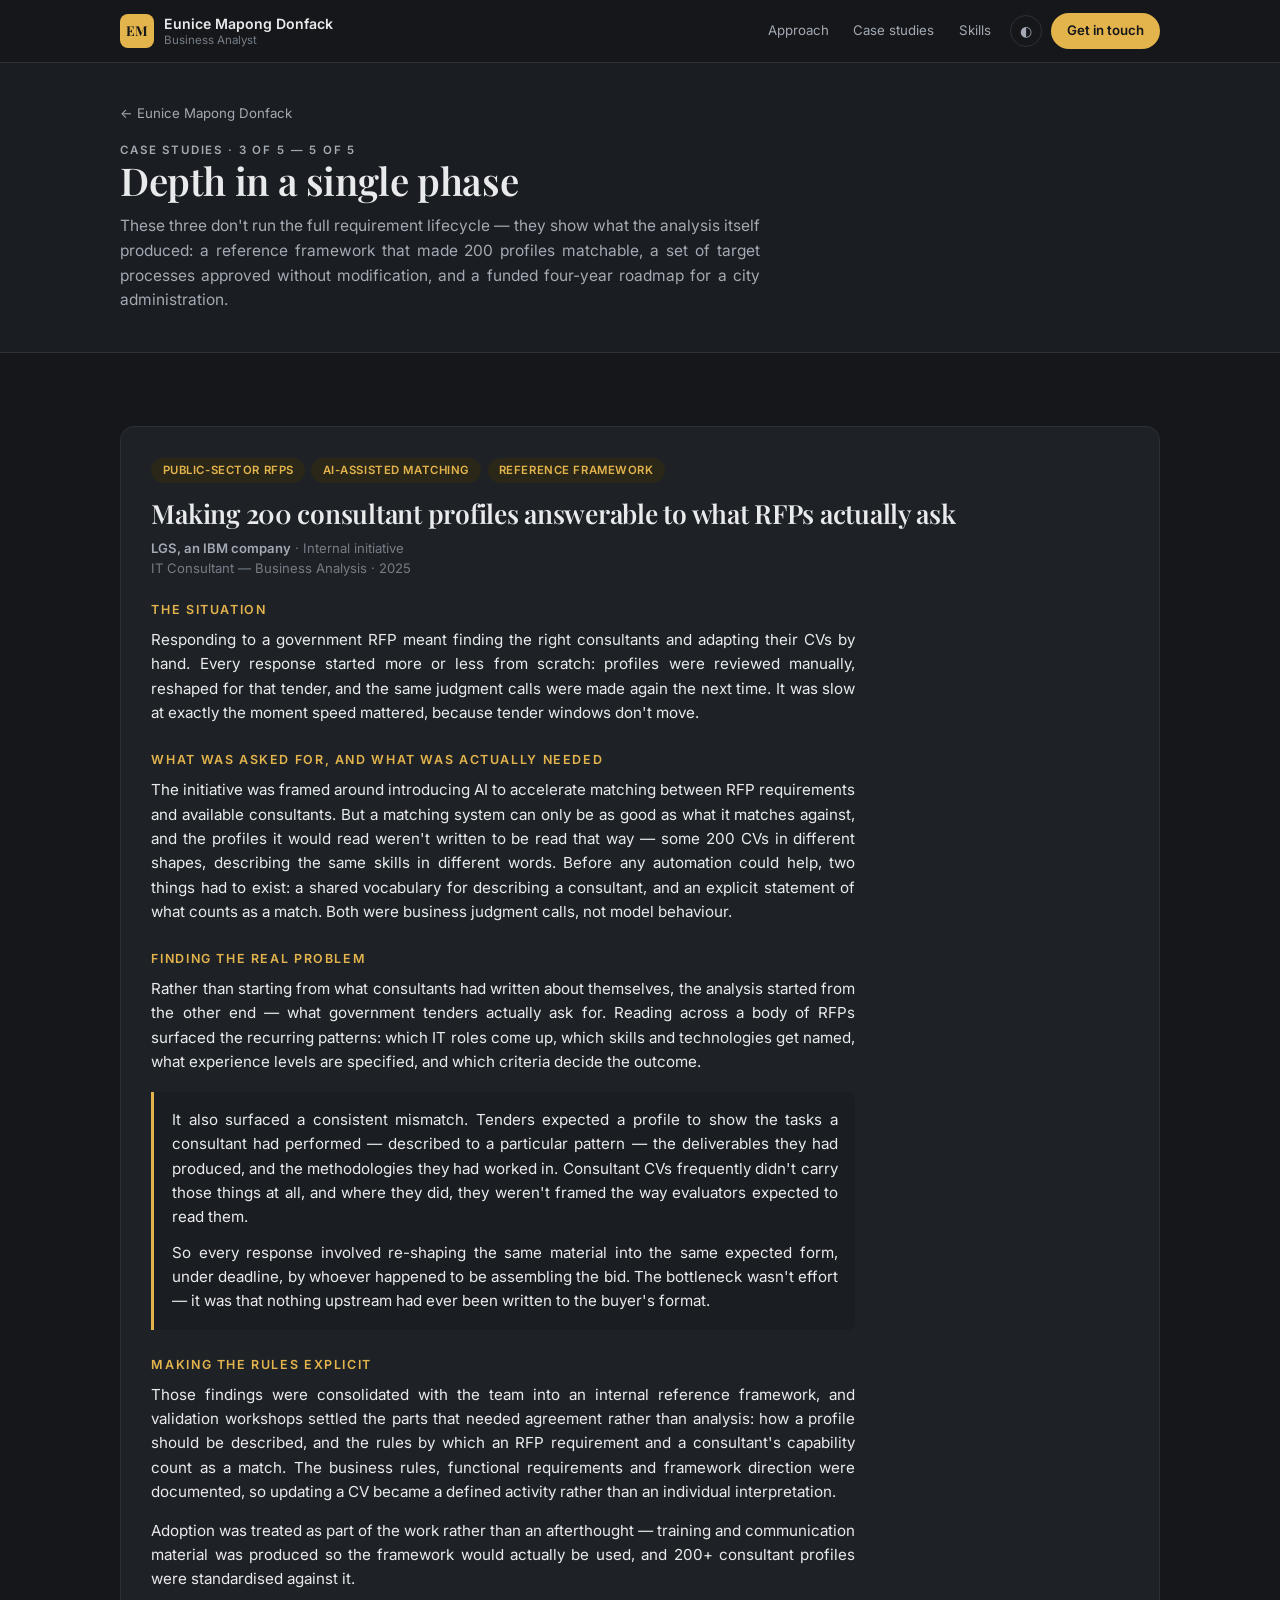
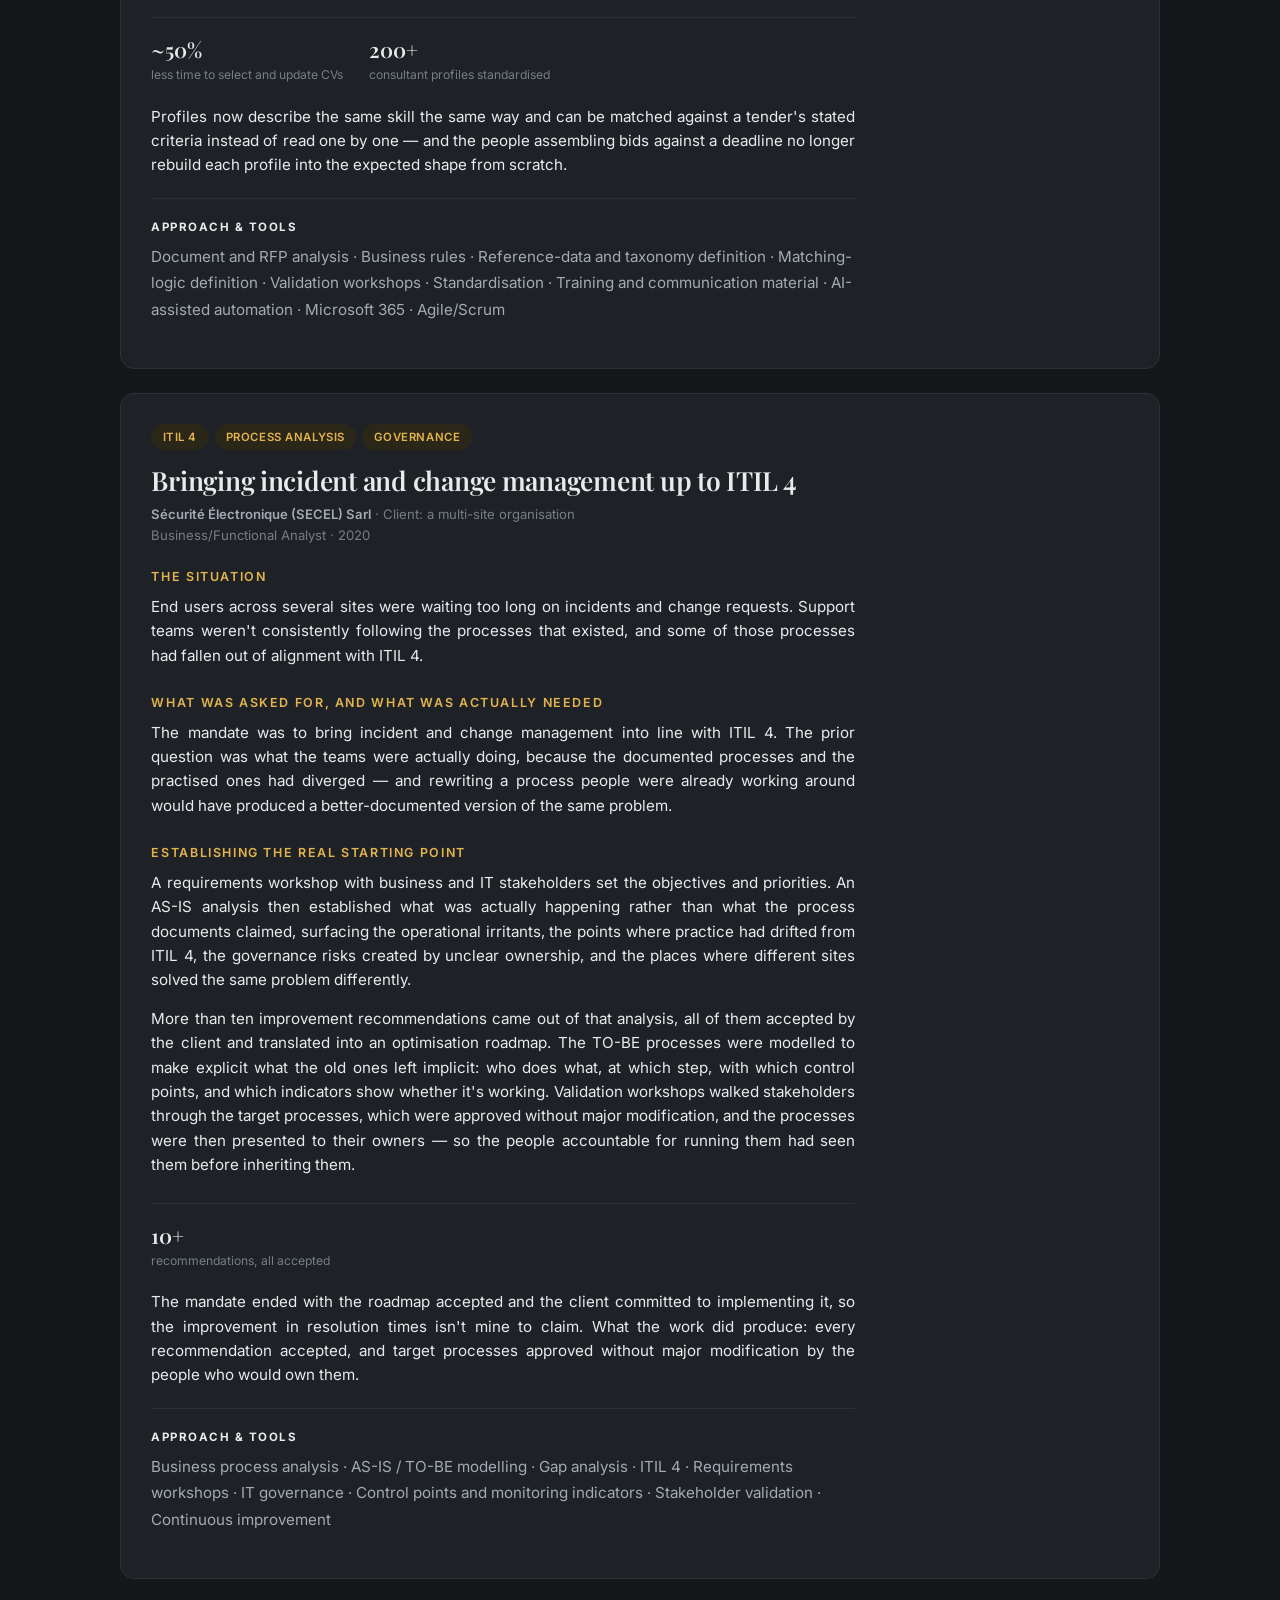
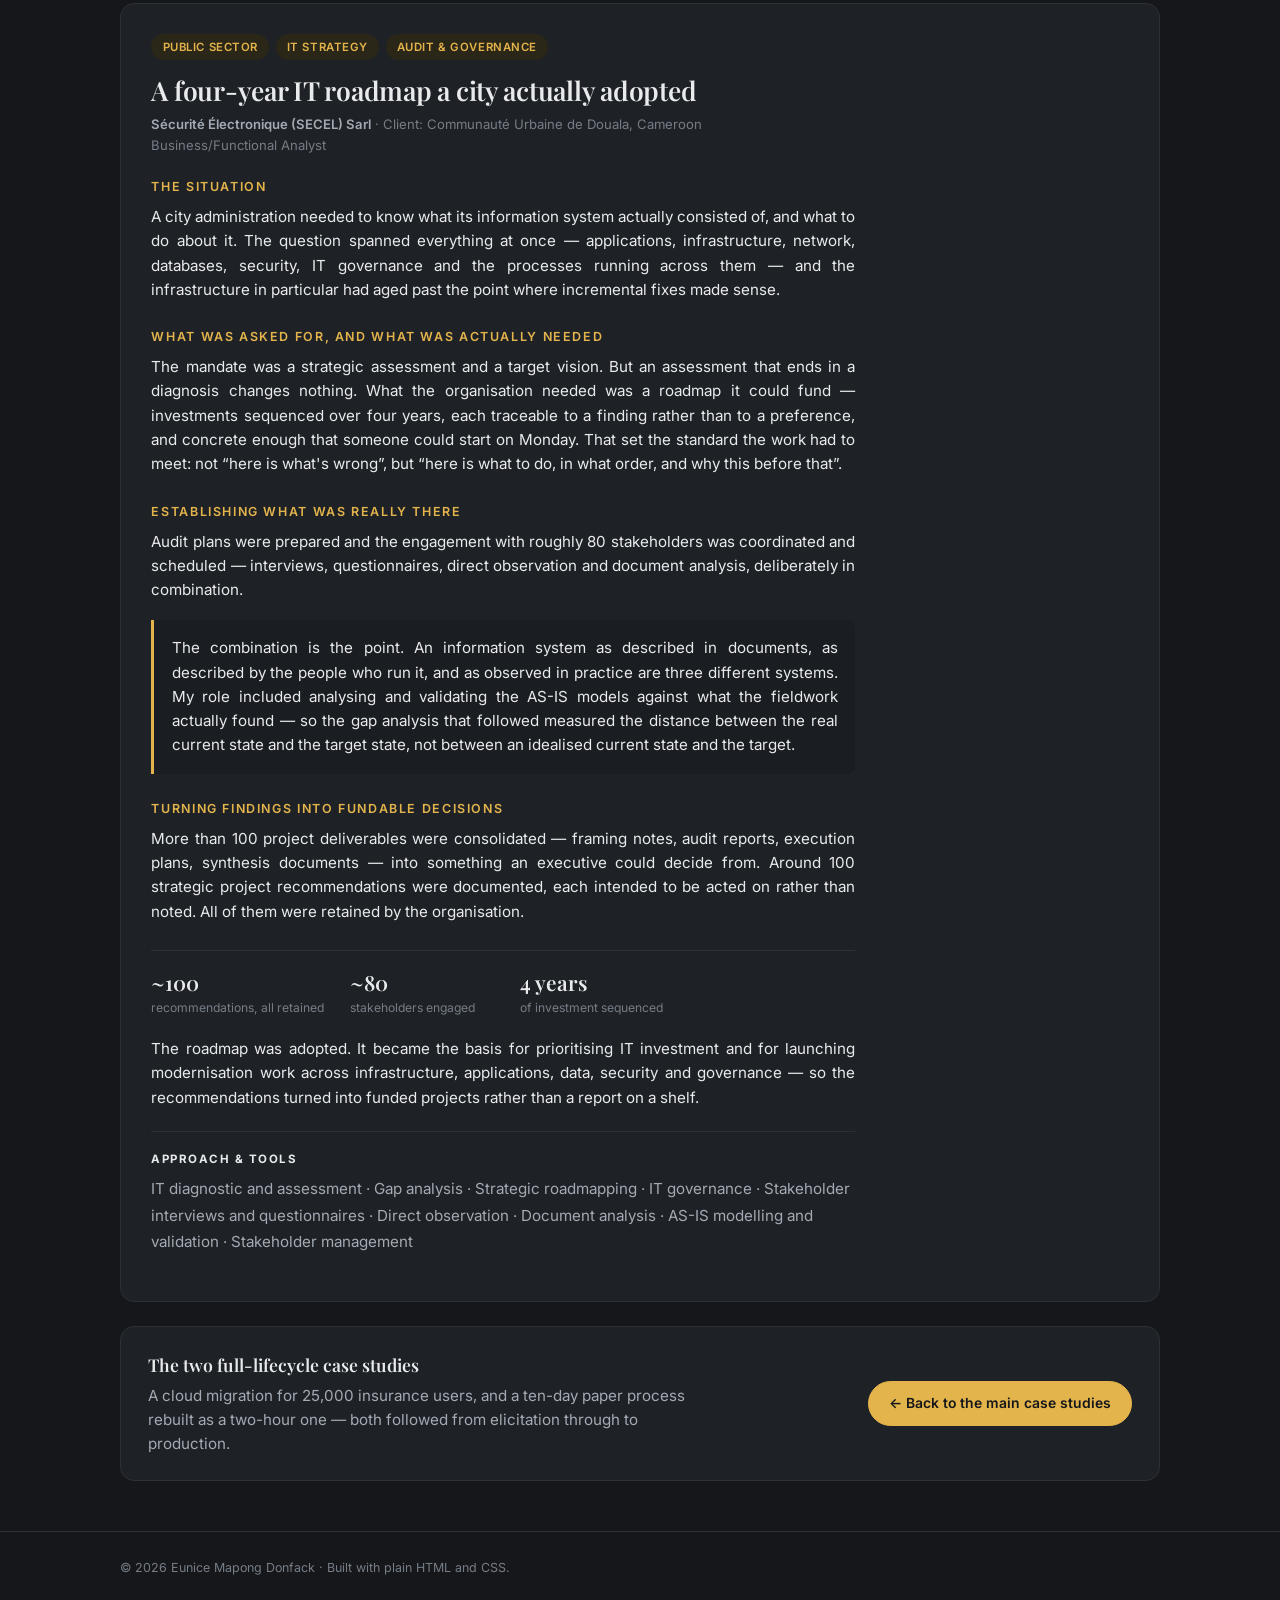
==== case-studies.html @ a79a2ed2 "Add files via upload" ====
<!DOCTYPE html>
<html lang="en">
<head>
<title>More case studies — Eunice Mapong Donfack</title>
<meta name="description" content="Three further business analysis case studies: a municipal IT master plan, an AI-assisted consultant profile framework, and an ITIL 4 process realignment.">
<meta property="og:title" content="More case studies — Eunice Mapong Donfack">
<meta property="og:description" content="Public-sector IT strategy, AI-assisted matching, and ITIL 4 process work.">
<meta property="og:type" content="article">
<meta name="twitter:card" content="summary">
<meta charset="utf-8">
<meta name="viewport" content="width=device-width, initial-scale=1">
<link rel="icon" href="data:image/svg+xml,%3Csvg xmlns='http://www.w3.org/2000/svg' viewBox='0 0 32 32'%3E%3Crect width='32' height='32' rx='7' fill='%23E4B44C'/%3E%3Ctext x='16' y='23' font-family='Georgia,serif' font-weight='700' font-size='16' fill='%23131822' text-anchor='middle'%3EEM%3C/text%3E%3C/svg%3E">
<link rel="preconnect" href="https://fonts.googleapis.com">
<link rel="preconnect" href="https://fonts.gstatic.com" crossorigin>
<link href="https://fonts.googleapis.com/css2?family=Playfair+Display:wght@500;600;700&family=Inter:wght@400;500;600;700&display=swap" rel="stylesheet">
<link rel="stylesheet" href="styles.css">
</head>
<body>

<nav>
  <div class="wrap">
    <a class="brand" href="index.html">
      <span class="mark">EM</span>
      <span><b>Eunice Mapong Donfack</b><small>Business Analyst</small></span>
    </a>
    <div class="navlinks">
      <a href="index.html#approach">Approach</a>
      <a href="index.html#work">Case studies</a>
      <a href="index.html#skills">Skills</a>
      <button id="themer" type="button" aria-label="Switch between light and dark">◐</button>
      <a class="pill" href="index.html#contact">Get in touch</a>
    </div>
  </div>
</nav>

<header class="subhead">
  <div class="wrap">
    <a class="back" href="index.html">← Eunice Mapong Donfack</a>
    <p class="eyebrow">Case studies · 3 of 5 — 5 of 5</p>
    <h1>Depth in a single phase</h1>
    <p>
      These three don't run the full requirement lifecycle — they show what the analysis itself
      produced: a reference framework that made 200 profiles matchable, a set of target processes
      approved without modification, and a funded four-year roadmap for a city administration.
    </p>
  </div>
</header>

<section id="work">
  <div class="wrap">

    <article class="cs">
      <div class="tags"><span class="tag">Public-sector RFPs</span><span class="tag">AI-assisted matching</span><span class="tag">Reference framework</span></div>
      <h2>Making 200 consultant profiles answerable to what RFPs actually ask</h2>
      <p class="cs-meta">
        <b>LGS, an IBM company</b> · Internal initiative<br>
        IT Consultant — Business Analysis · 2025
      </p>

      <div class="cs-body">
        <h3>The situation</h3>
        <p>
          Responding to a government RFP meant finding the right consultants and adapting their CVs by
          hand. Every response started more or less from scratch: profiles were reviewed manually,
          reshaped for that tender, and the same judgment calls were made again the next time. It was
          slow at exactly the moment speed mattered, because tender windows don't move.
        </p>

        <h3>What was asked for, and what was actually needed</h3>
        <p>
          The initiative was framed around introducing AI to accelerate matching between RFP
          requirements and available consultants. But a matching system can only be as good as what it
          matches against, and the profiles it would read weren't written to be read that way — some
          200 CVs in different shapes, describing the same skills in different words. Before any
          automation could help, two things had to exist: a shared vocabulary for describing a
          consultant, and an explicit statement of what counts as a match. Both were business judgment
          calls, not model behaviour.
        </p>

        <h3>Finding the real problem</h3>
        <p>
          Rather than starting from what consultants had written about themselves, the analysis started
          from the other end — what government tenders actually ask for. Reading across a body of RFPs
          surfaced the recurring patterns: which IT roles come up, which skills and technologies get
          named, what experience levels are specified, and which criteria decide the outcome.
        </p>
        <div class="pull">
          <p>
            It also surfaced a consistent mismatch. Tenders expected a profile to show the tasks a
            consultant had performed — described to a particular pattern — the deliverables they had
            produced, and the methodologies they had worked in. Consultant CVs frequently didn't carry
            those things at all, and where they did, they weren't framed the way evaluators expected to
            read them.
          </p>
          <p>
            So every response involved re-shaping the same material into the same expected form, under
            deadline, by whoever happened to be assembling the bid. The bottleneck wasn't effort — it
            was that nothing upstream had ever been written to the buyer's format.
          </p>
        </div>

        <h3>Making the rules explicit</h3>
        <p>
          Those findings were consolidated with the team into an internal reference framework, and
          validation workshops settled the parts that needed agreement rather than analysis: how a
          profile should be described, and the rules by which an RFP requirement and a consultant's
          capability count as a match. The business rules, functional requirements and framework
          direction were documented, so updating a CV became a defined activity rather than an
          individual interpretation.
        </p>
        <p>
          Adoption was treated as part of the work rather than an afterthought — training and
          communication material was produced so the framework would actually be used, and 200+
          consultant profiles were standardised against it.
        </p>

        <div class="mini">
          <div><span class="n">~50%</span><span class="k">less time to select and update CVs</span></div>
          <div><span class="n">200+</span><span class="k">consultant profiles standardised</span></div>
        </div>
        <p style="margin-top:1.1rem; font-size:.95rem">
          Profiles now describe the same skill the same way and can be matched against a tender's
          stated criteria instead of read one by one — and the people assembling bids against a
          deadline no longer rebuild each profile into the expected shape from scratch.
        </p>

        <p class="tools">
          <b>Approach &amp; tools</b>
          Document and RFP analysis · Business rules · Reference-data and taxonomy definition ·
          Matching-logic definition · Validation workshops · Standardisation · Training and
          communication material · AI-assisted automation · Microsoft 365 · Agile/Scrum
        </p>
      </div>
    </article>


    <article class="cs">
      <div class="tags"><span class="tag">ITIL 4</span><span class="tag">Process analysis</span><span class="tag">Governance</span></div>
      <h2>Bringing incident and change management up to ITIL 4</h2>
      <p class="cs-meta">
        <b>Sécurité Électronique (SECEL) Sarl</b> · Client: a multi-site organisation<br>
        Business/Functional Analyst · 2020
      </p>

      <div class="cs-body">
        <h3>The situation</h3>
        <p>
          End users across several sites were waiting too long on incidents and change requests.
          Support teams weren't consistently following the processes that existed, and some of those
          processes had fallen out of alignment with ITIL 4.
        </p>

        <h3>What was asked for, and what was actually needed</h3>
        <p>
          The mandate was to bring incident and change management into line with ITIL 4. The prior
          question was what the teams were actually doing, because the documented processes and the
          practised ones had diverged — and rewriting a process people were already working around
          would have produced a better-documented version of the same problem.
        </p>

        <h3>Establishing the real starting point</h3>
        <p>
          A requirements workshop with business and IT stakeholders set the objectives and priorities.
          An AS-IS analysis then established what was actually happening rather than what the process
          documents claimed, surfacing the operational irritants, the points where practice had drifted
          from ITIL 4, the governance risks created by unclear ownership, and the places where
          different sites solved the same problem differently.
        </p>
        <p>
          More than ten improvement recommendations came out of that analysis, all of them accepted by
          the client and translated into an optimisation roadmap. The TO-BE processes were modelled to
          make explicit what the old ones left implicit: who does what, at which step, with which
          control points, and which indicators show whether it's working. Validation workshops walked
          stakeholders through the target processes, which were approved without major modification,
          and the processes were then presented to their owners — so the people accountable for running
          them had seen them before inheriting them.
        </p>

        <div class="mini">
          <div><span class="n">10+</span><span class="k">recommendations, all accepted</span></div>
        </div>
        <p style="margin-top:1.1rem; font-size:.95rem">
          The mandate ended with the roadmap accepted and the client committed to implementing it, so
          the improvement in resolution times isn't mine to claim. What the work did produce: every
          recommendation accepted, and target processes approved without major modification by the
          people who would own them.
        </p>

        <p class="tools">
          <b>Approach &amp; tools</b>
          Business process analysis · AS-IS / TO-BE modelling · Gap analysis · ITIL 4 · Requirements
          workshops · IT governance · Control points and monitoring indicators · Stakeholder validation
          · Continuous improvement
        </p>
      </div>
    </article>


    <article class="cs">
      <div class="tags"><span class="tag">Public sector</span><span class="tag">IT strategy</span><span class="tag">Audit &amp; governance</span></div>
      <h2>A four-year IT roadmap a city actually adopted</h2>
      <p class="cs-meta">
        <b>Sécurité Électronique (SECEL) Sarl</b> · Client: Communauté Urbaine de Douala, Cameroon<br>
        Business/Functional Analyst
      </p>

      <div class="cs-body">
        <h3>The situation</h3>
        <p>
          A city administration needed to know what its information system actually consisted of, and
          what to do about it. The question spanned everything at once — applications, infrastructure,
          network, databases, security, IT governance and the processes running across them — and the
          infrastructure in particular had aged past the point where incremental fixes made sense.
        </p>

        <h3>What was asked for, and what was actually needed</h3>
        <p>
          The mandate was a strategic assessment and a target vision. But an assessment that ends in a
          diagnosis changes nothing. What the organisation needed was a roadmap it could fund —
          investments sequenced over four years, each traceable to a finding rather than to a
          preference, and concrete enough that someone could start on Monday. That set the standard
          the work had to meet: not “here is what's wrong”, but “here is what to do, in what order,
          and why this before that”.
        </p>

        <h3>Establishing what was really there</h3>
        <p>
          Audit plans were prepared and the engagement with roughly 80 stakeholders was coordinated
          and scheduled — interviews, questionnaires, direct observation and document analysis,
          deliberately in combination.
        </p>
        <div class="pull">
          <p>
            The combination is the point. An information system as described in documents, as
            described by the people who run it, and as observed in practice are three different
            systems. My role included analysing and validating the AS-IS models against what the
            fieldwork actually found — so the gap analysis that followed measured the distance between
            the real current state and the target state, not between an idealised current state and
            the target.
          </p>
        </div>

        <h3>Turning findings into fundable decisions</h3>
        <p>
          More than 100 project deliverables were consolidated — framing notes, audit reports,
          execution plans, synthesis documents — into something an executive could decide from. Around
          100 strategic project recommendations were documented, each intended to be acted on rather
          than noted. All of them were retained by the organisation.
        </p>

        <div class="mini">
          <div><span class="n">~100</span><span class="k">recommendations, all retained</span></div>
          <div><span class="n">~80</span><span class="k">stakeholders engaged</span></div>
          <div><span class="n">4 years</span><span class="k">of investment sequenced</span></div>
        </div>
        <p style="margin-top:1.1rem; font-size:.95rem">
          The roadmap was adopted. It became the basis for prioritising IT investment and for launching
          modernisation work across infrastructure, applications, data, security and governance — so
          the recommendations turned into funded projects rather than a report on a shelf.
        </p>

        <p class="tools">
          <b>Approach &amp; tools</b>
          IT diagnostic and assessment · Gap analysis · Strategic roadmapping · IT governance ·
          Stakeholder interviews and questionnaires · Direct observation · Document analysis ·
          AS-IS modelling and validation · Stakeholder management
        </p>
      </div>
    </article>

    <div class="more">
      <p>
        <strong>The two full-lifecycle case studies</strong>
        A cloud migration for 25,000 insurance users, and a ten-day paper process rebuilt as a
        two-hour one — both followed from elicitation through to production.
      </p>
      <a class="btn primary" href="index.html#work">← Back to the main case studies</a>
    </div>
  </div>
</section>

<footer>
  <div class="wrap">© <span id="yr">2026</span> Eunice Mapong Donfack · Built with plain HTML and CSS.</div>
</footer>

<script src="main.js"></script>
</body>
</html>
---- styles.css ----
:root{
  --bg:#15171A; --bg-2:#1A1D21; --surface:#1E2227; --raised:#252A30;
  --ink:#E9EAEC; --muted:#A3AAB3; --faint:#767D86;
  --rule:#2C3137; --accent:#E4B44C; --accent-ink:#15171A; --accent-soft:#2B2718;
  --display:"Playfair Display",Georgia,"Times New Roman",serif;
  --sans:Inter,-apple-system,BlinkMacSystemFont,"Segoe UI",Roboto,Helvetica,Arial,sans-serif;
}
:root[data-theme="light"]{
  --bg:#FAFAF9; --bg-2:#F1F1EF; --surface:#FFFFFF; --raised:#FFFFFF;
  --ink:#1A1C1F; --muted:#555B62; --faint:#868C94;
  --rule:#E1E2E0; --accent:#8A6410; --accent-ink:#FFFFFF; --accent-soft:#F7F0DE;
}
*{box-sizing:border-box}
html{scroll-behavior:smooth}
body{margin:0; background:var(--bg); color:var(--ink); font-family:var(--sans);
  font-size:15.5px; line-height:1.6; -webkit-font-smoothing:antialiased}
.wrap{max-width:68rem; margin:0 auto; padding:0 1.5rem}
.narrow{max-width:46rem}
a{color:var(--accent); text-decoration:none}
a:hover{text-decoration:underline}
h1,h2{font-family:var(--display); font-weight:600; line-height:1.14; margin:0; letter-spacing:-.01em}
h3,h4{font-family:var(--sans); font-weight:600; margin:0; line-height:1.3}
p{margin:0 0 .9rem}
/* Justified body copy. hyphens:auto keeps word spacing even; without it,
   justify opens gaps ("rivers") in narrow columns. */
p, .grid li{
  text-align:justify; text-justify:inter-word;
  hyphens:auto; -webkit-hyphens:auto; overflow-wrap:break-word;
}
/* Micro-copy and labels stay left-aligned — justify looks wrong on short,
   structural text and on anything read as a caption. */
.eyebrow, .sec-label, .cs-meta, .tools, .stats .k, .stats .src,
.mini .k, .lines, footer, .navlinks, .cta{
  text-align:left; hyphens:manual; -webkit-hyphens:manual;
}
.gold{color:var(--accent)}
.eyebrow{font-size:.72rem; font-weight:600; letter-spacing:.16em; text-transform:uppercase;
  color:var(--accent); margin:0 0 1rem}
.sec-label{font-size:.72rem; font-weight:600; letter-spacing:.16em; text-transform:uppercase;
  color:var(--faint); margin:0 0 .7rem}

/* nav */
nav{position:sticky; top:0; z-index:30; background:var(--bg); border-bottom:1px solid var(--rule)}
nav .wrap{display:flex; align-items:center; gap:1rem; height:62px}
.brand{display:flex; align-items:center; gap:.6rem; color:var(--ink); text-decoration:none}
.brand:hover{text-decoration:none}
.mark{width:34px; height:34px; border-radius:8px; background:var(--accent); color:var(--accent-ink);
  font-family:var(--display); font-weight:700; font-size:.85rem;
  display:flex; align-items:center; justify-content:center; flex:none}
.brand b{display:block; font-size:.88rem; font-weight:600; line-height:1.25}
.brand small{display:block; font-size:.72rem; color:var(--faint); line-height:1.25}
.navlinks{display:flex; align-items:center; gap:.15rem; margin-left:auto; font-size:.83rem}
.navlinks a{color:var(--muted); padding:.4rem .7rem; border-radius:999px; text-decoration:none}
.navlinks a:hover{color:var(--ink); background:var(--bg-2); text-decoration:none}
.pill{margin-left:.4rem; background:var(--accent)!important; color:var(--accent-ink)!important;
  font-weight:600; padding:.45rem 1rem!important}
.pill:hover{opacity:.9}
#themer{margin-left:.35rem; background:none; border:1px solid var(--rule); color:var(--muted);
  width:32px; height:32px; border-radius:999px; cursor:pointer; font-size:.9rem; line-height:1; flex:none}
#themer:hover{color:var(--ink); border-color:var(--faint)}
@media (max-width:820px){ .navlinks a:not(.pill){display:none} .brand small{display:none} }

/* hero */
.hero{background:var(--bg-2); border-bottom:1px solid var(--rule); padding:3.4rem 0 2.6rem}
.hero-grid{display:grid; grid-template-columns:1.35fr .65fr; gap:2.5rem; align-items:center}
.hero h1{font-size:clamp(2rem,4.6vw,3.15rem)}
.hero .lede{margin-top:1.35rem; color:var(--muted); font-size:1rem; max-width:34rem}
.cta{display:flex; flex-wrap:wrap; gap:.65rem; margin-top:1.7rem}
.btn{display:inline-block; font-size:.87rem; font-weight:600; padding:.62rem 1.25rem;
  border-radius:999px; border:1px solid var(--rule); color:var(--ink); background:var(--surface);
  text-decoration:none}
.btn:hover{text-decoration:none; border-color:var(--faint)}
.btn.primary{background:var(--accent); border-color:var(--accent); color:var(--accent-ink)}
.btn.primary:hover{opacity:.9}
.portrait{position:relative; aspect-ratio:4/5; border-radius:14px; overflow:hidden;
  background:var(--surface); border:1px solid var(--rule)}
.portrait img{width:100%; height:100%; object-fit:cover; display:block}
.portrait::after{content:""; position:absolute; inset:0; pointer-events:none;
  box-shadow:inset 0 -70px 90px -50px rgba(21,23,26,.75)}
:root[data-theme="light"] .portrait::after{box-shadow:none}
@media (max-width:820px){
  .hero-grid{grid-template-columns:1fr; gap:1.8rem}
  .portrait{max-width:14rem; order:-1}
}

/* stats */
.stats{display:grid; grid-template-columns:repeat(auto-fit,minmax(11rem,1fr)); gap:1px;
  background:var(--rule); border-top:1px solid var(--rule); border-bottom:1px solid var(--rule)}
.stats div{background:var(--bg); padding:1.15rem 1.4rem}
.stats .n{font-family:var(--display); font-size:1.55rem; font-weight:600; display:block; line-height:1.15}
.stats .k{font-size:.78rem; color:var(--muted); margin-top:.2rem; display:block}
.stats .src{font-size:.7rem; color:var(--faint); margin-top:.25rem; display:block}

/* sections */
section{padding:3.1rem 0}
section + section{border-top:1px solid var(--rule)}
h2.sec{font-size:clamp(1.5rem,3vw,1.95rem); margin-bottom:.6rem}

/* approach cards */
.cards{display:grid; grid-template-columns:repeat(auto-fit,minmax(16rem,1fr)); gap:1.1rem; margin-top:1.7rem}
.card{background:var(--surface); border:1px solid var(--rule); border-radius:12px; padding:1.35rem}
.card .num{font-family:var(--display); font-size:.9rem; color:var(--accent); font-weight:700;
  display:block; margin-bottom:.55rem}
.card h3{font-size:1rem; margin-bottom:.5rem}
.card p{font-size:.9rem; color:var(--muted); margin:0}

/* case studies */
.cs{background:var(--surface); border:1px solid var(--rule); border-radius:14px;
  padding:1.9rem; margin-top:1.5rem}
@media (max-width:640px){ .cs{padding:1.3rem} }
.tags{display:flex; flex-wrap:wrap; gap:.4rem; margin-bottom:.9rem}
.tag{font-size:.71rem; font-weight:600; letter-spacing:.05em; text-transform:uppercase;
  color:var(--accent); background:var(--accent-soft); border-radius:999px; padding:.24rem .7rem}
.cs h2{font-size:clamp(1.28rem,2.6vw,1.65rem)}
.cs-meta{font-size:.82rem; color:var(--faint); margin:.6rem 0 0; line-height:1.55}
.cs-meta b{color:var(--muted); font-weight:600}
.cs-body{margin-top:1.5rem; max-width:44rem}
.cs-body h3{font-size:.78rem; letter-spacing:.13em; text-transform:uppercase; color:var(--accent);
  margin:1.7rem 0 .6rem}
.cs-body h3:first-child{margin-top:0}
.cs-body p{font-size:.95rem}
.pull{border-left:3px solid var(--accent); background:var(--bg-2); border-radius:0 8px 8px 0;
  padding:1rem 1.1rem; margin:1.1rem 0}
.pull p{margin:0 0 .7rem; font-size:.95rem}
.pull p:last-child{margin:0}
.mini{display:flex; flex-wrap:wrap; gap:1.6rem; margin:1.6rem 0 0; padding-top:1.2rem;
  border-top:1px solid var(--rule)}
.mini div{min-width:9rem}
.mini .n{font-family:var(--display); font-size:1.3rem; font-weight:600; display:block; line-height:1.2}
.mini .k{font-size:.76rem; color:var(--faint)}
.tools{font-size:.82rem; color:var(--muted); margin-top:1.3rem; padding-top:1.1rem;
  border-top:1px solid var(--rule); line-height:1.75}
.tools b{display:block; color:var(--ink); font-size:.72rem; letter-spacing:.13em;
  text-transform:uppercase; margin-bottom:.4rem}

/* skills */
.grid{display:grid; grid-template-columns:repeat(auto-fit,minmax(14rem,1fr)); gap:1.6rem 2rem; margin-top:1.7rem}
.grid h3{font-size:.76rem; letter-spacing:.13em; text-transform:uppercase; color:var(--accent);
  margin-bottom:.6rem}
.grid ul{margin:0; padding-left:1.05rem; font-size:.88rem; color:var(--muted)}
.grid li{margin-bottom:.28rem}

/* contact */
.contact-box{background:var(--surface); border:1px solid var(--rule); border-radius:14px;
  padding:1.9rem; margin-top:1.4rem}
.lines{margin-top:1.3rem; font-size:.92rem}
.lines div{display:flex; gap:.9rem; margin-bottom:.55rem; flex-wrap:wrap}
.lines span{color:var(--faint); font-size:.78rem; letter-spacing:.06em; text-transform:uppercase;
  min-width:5.5rem; padding-top:.15rem}
.lines a{word-break:break-word}

footer{border-top:1px solid var(--rule); padding:1.6rem 0 2.6rem; font-size:.78rem; color:var(--faint)}

.todo{background:#4A3A0C; color:#F4D98A; border:1px dashed #A98A2E; border-radius:4px;
  padding:.1rem .4rem; font-size:.82rem}
:root[data-theme="light"] .todo{background:#FFF3CD; color:#6B4E00; border-color:#C9A227}

@media print{
  nav,.cta,.todo,#themer{display:none}
  .portrait{max-width:5.5cm; border:0}
  .hero-grid{grid-template-columns:1fr 5.5cm}
  body{background:#fff; color:#000; font-size:10.5pt}
  .cs,.card,.contact-box{border:0; padding:0; background:#fff}
  section{padding:.8rem 0; border:0}
  a{color:#000}
}

/* ---- added for the two-page split ---- */
.more{display:flex; flex-wrap:wrap; align-items:center; justify-content:space-between;
  gap:1rem; background:var(--surface); border:1px solid var(--rule); border-radius:14px;
  padding:1.5rem 1.7rem; margin-top:1.5rem}
.more p{margin:0; color:var(--muted); font-size:.95rem; max-width:34rem; text-align:left}
.more strong{color:var(--ink); font-weight:600; display:block; font-family:var(--display);
  font-size:1.1rem; margin-bottom:.3rem}
.subhead{background:var(--bg-2); border-bottom:1px solid var(--rule); padding:2.4rem 0}
.subhead h1{font-size:clamp(1.7rem,3.6vw,2.4rem); margin-bottom:.7rem}
.subhead p{color:var(--muted); max-width:40rem; margin:0}
.back{display:inline-block; font-size:.83rem; color:var(--muted); margin-bottom:1rem}
.back:hover{color:var(--accent)}
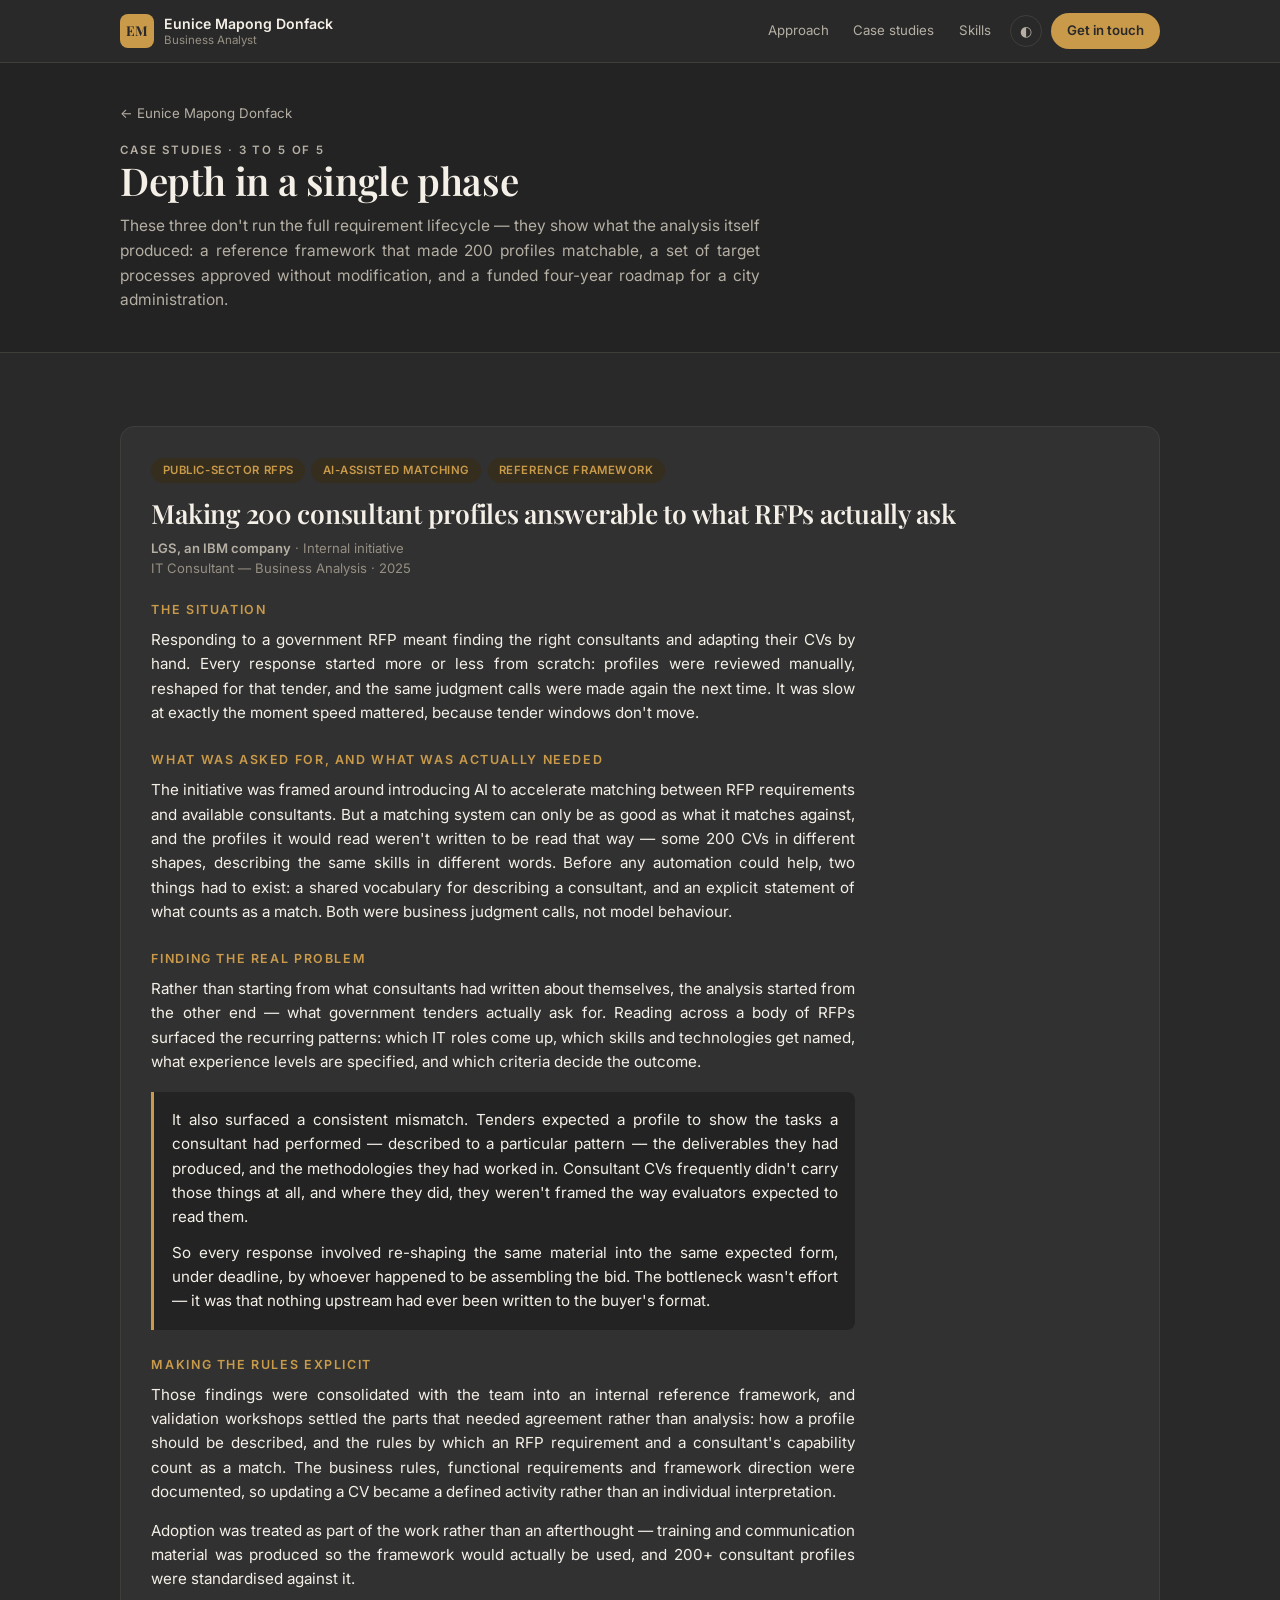
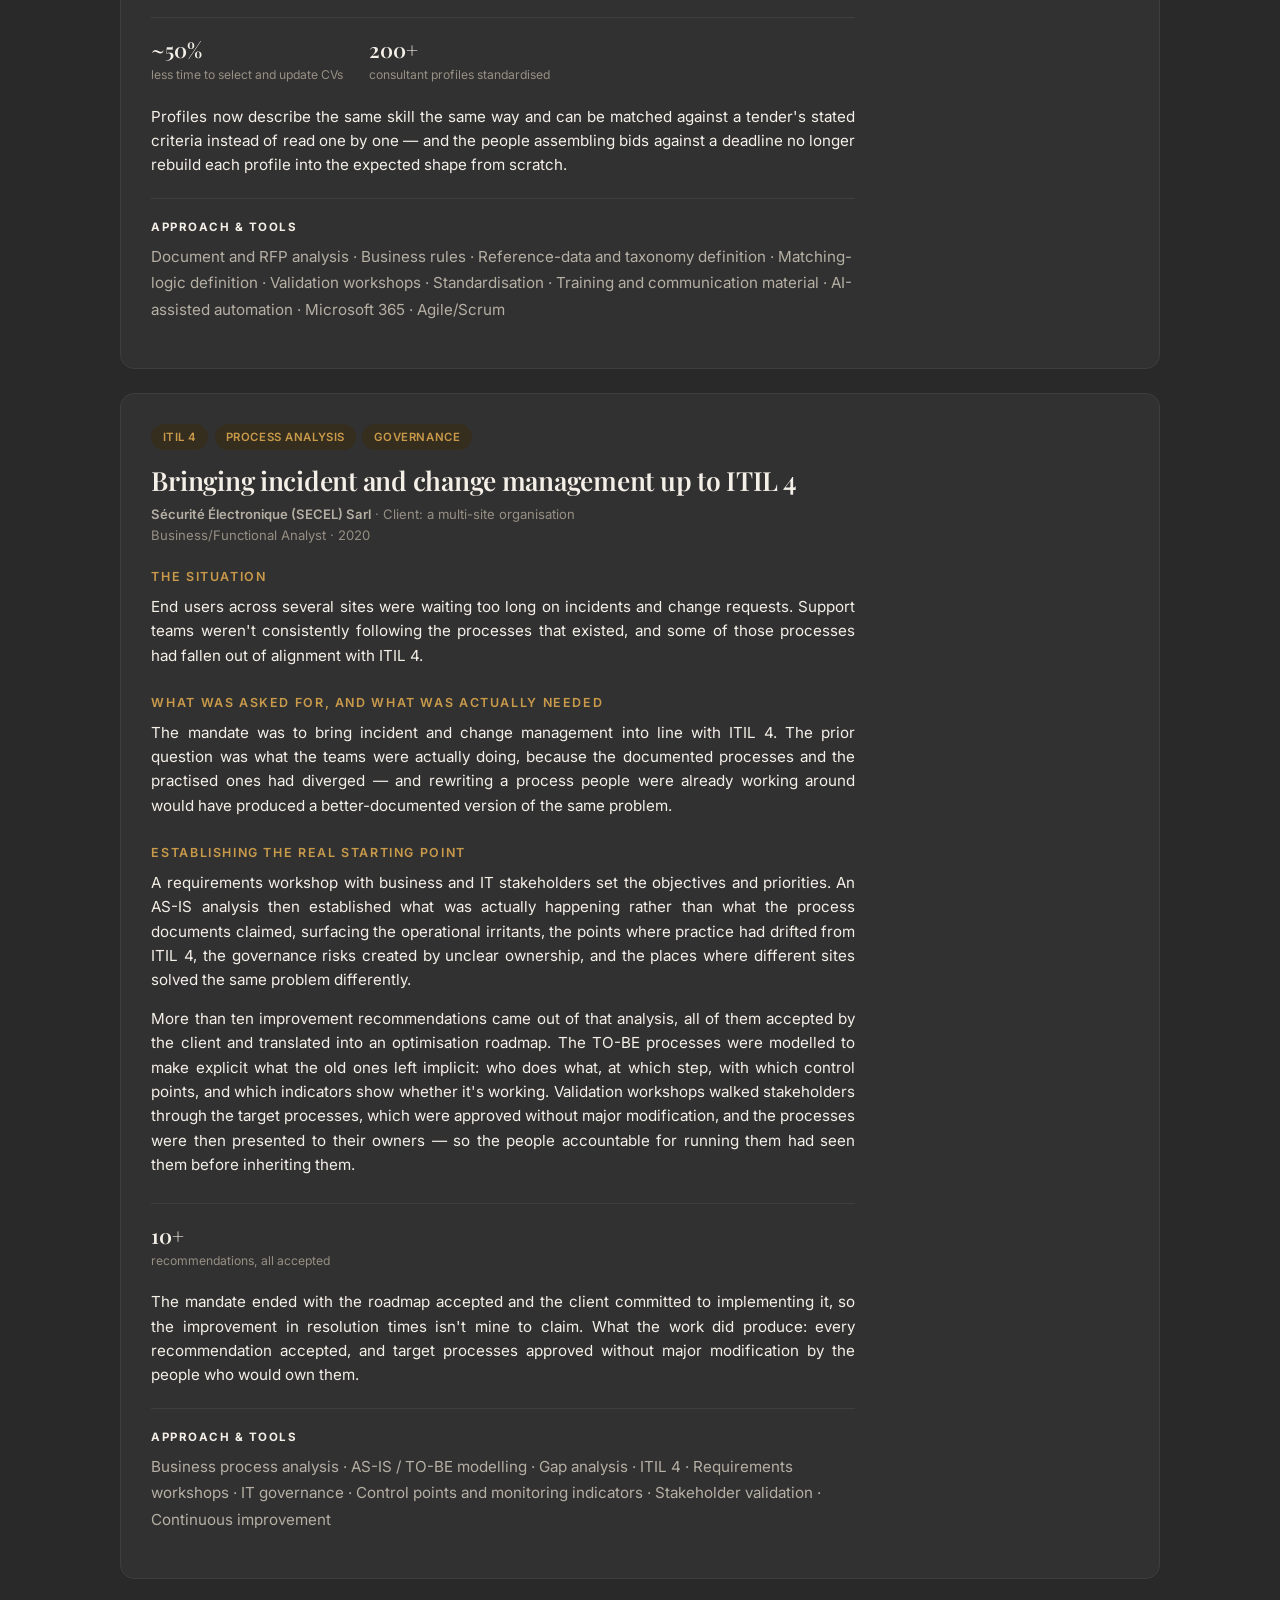
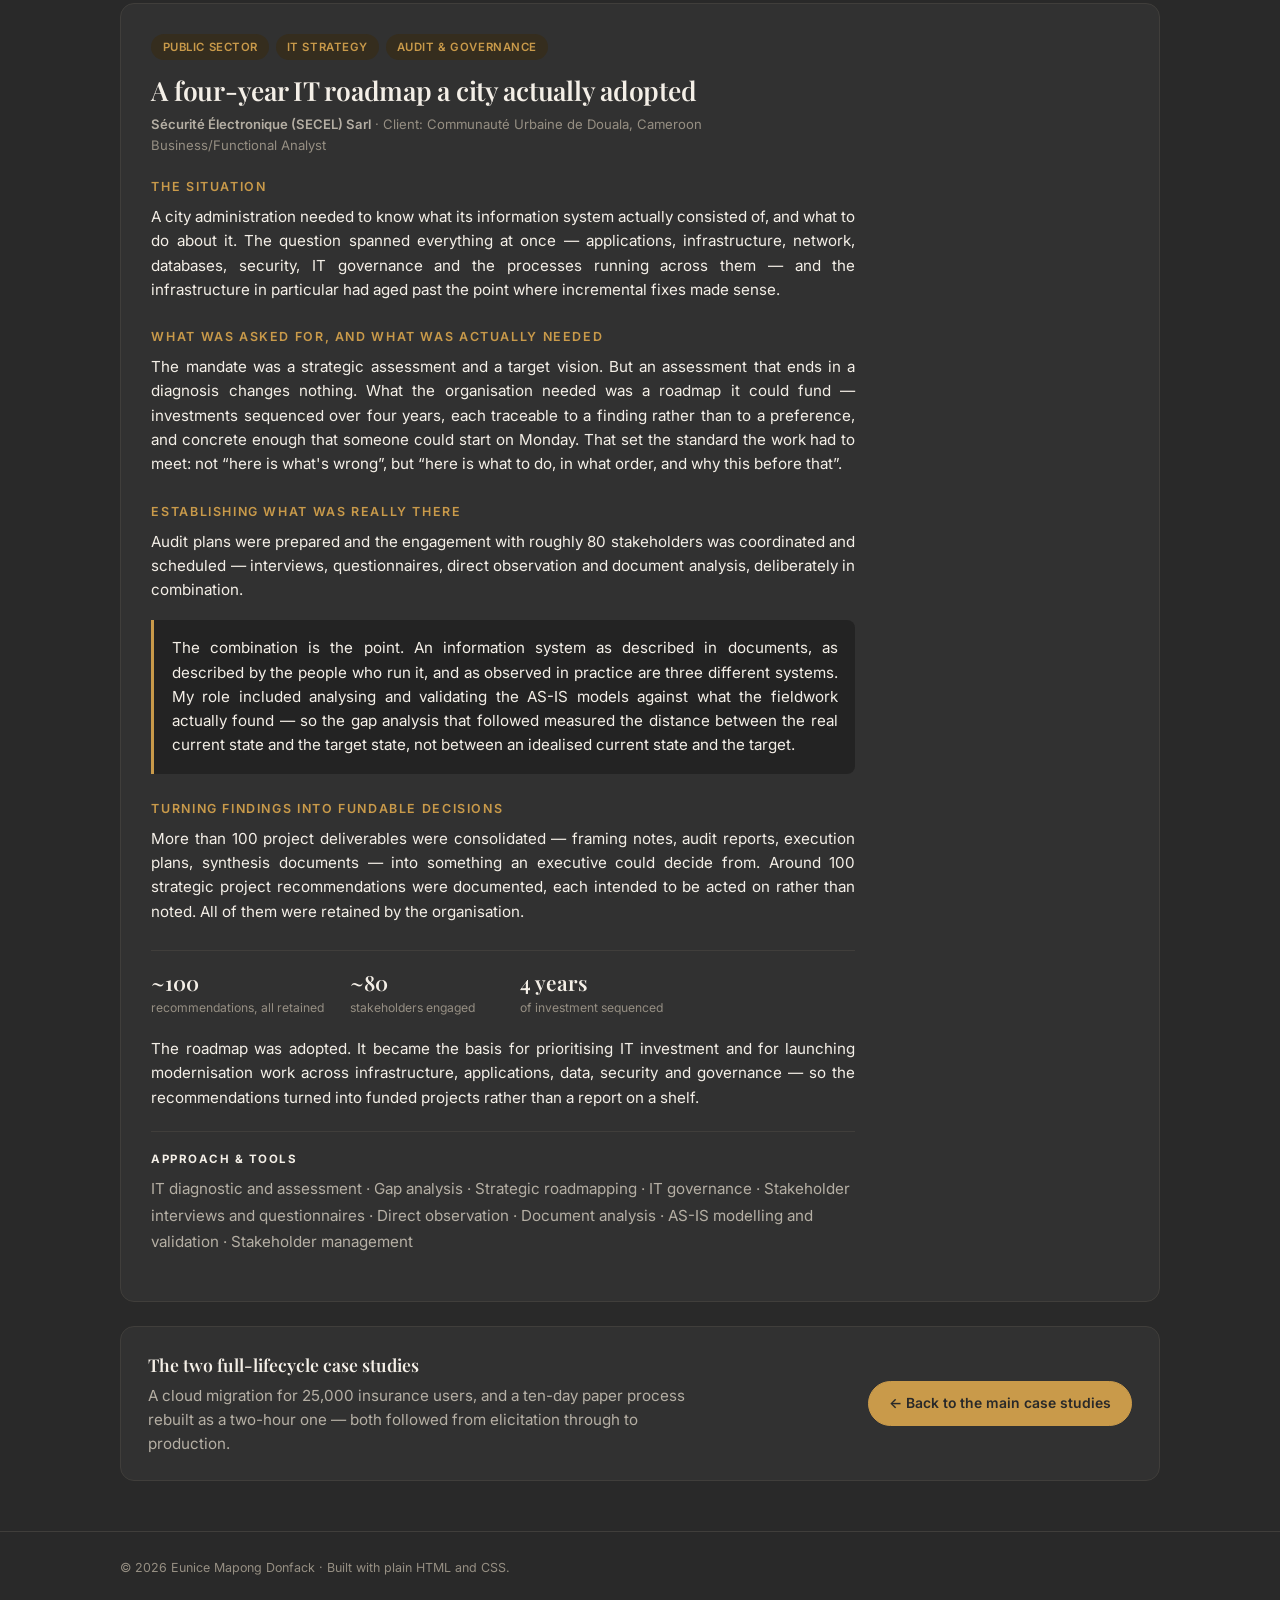
==== commit 07728fd6: "Add files via upload" ====
--- a/case-studies.html
+++ b/case-studies.html
@@ -9,7 +9,7 @@
 <meta name="twitter:card" content="summary">
 <meta charset="utf-8">
 <meta name="viewport" content="width=device-width, initial-scale=1">
-<link rel="icon" href="data:image/svg+xml,%3Csvg xmlns='http://www.w3.org/2000/svg' viewBox='0 0 32 32'%3E%3Crect width='32' height='32' rx='7' fill='%23E4B44C'/%3E%3Ctext x='16' y='23' font-family='Georgia,serif' font-weight='700' font-size='16' fill='%23131822' text-anchor='middle'%3EEM%3C/text%3E%3C/svg%3E">
+<link rel="icon" href="data:image/svg+xml,%3Csvg xmlns='http://www.w3.org/2000/svg' viewBox='0 0 32 32'%3E%3Crect width='32' height='32' rx='7' fill='%23C99A4A'/%3E%3Ctext x='16' y='23' font-family='Georgia,serif' font-weight='700' font-size='16' fill='%23292929' text-anchor='middle'%3EEM%3C/text%3E%3C/svg%3E">
 <link rel="preconnect" href="https://fonts.googleapis.com">
 <link rel="preconnect" href="https://fonts.gstatic.com" crossorigin>
 <link href="https://fonts.googleapis.com/css2?family=Playfair+Display:wght@500;600;700&family=Inter:wght@400;500;600;700&display=swap" rel="stylesheet">
@@ -36,7 +36,7 @@
 <header class="subhead">
   <div class="wrap">
     <a class="back" href="index.html">← Eunice Mapong Donfack</a>
-    <p class="eyebrow">Case studies · 3 of 5 — 5 of 5</p>
+    <p class="eyebrow">Case studies · 3 to 5 of 5</p>
     <h1>Depth in a single phase</h1>
     <p>
       These three don't run the full requirement lifecycle — they show what the analysis itself
--- a/styles.css
+++ b/styles.css
@@ -1,14 +1,22 @@
+/* Palette: charcoal #292929 · cream #F4EFE7 · gold #C99A4A.
+   --accent is gold used as TEXT; --accent-fill is gold used as a BACKGROUND.
+   They differ in light mode only: #C99A4A on cream is 2.2:1 and unreadable as
+   text, so light mode darkens the text gold to #7E5C1C (5.3:1) while fills keep
+   the true palette gold with charcoal on top (5.7:1). Every pairing used on the
+   page clears 4.5:1 in both themes. */
 :root{
-  --bg:#15171A; --bg-2:#1A1D21; --surface:#1E2227; --raised:#252A30;
-  --ink:#E9EAEC; --muted:#A3AAB3; --faint:#767D86;
-  --rule:#2C3137; --accent:#E4B44C; --accent-ink:#15171A; --accent-soft:#2B2718;
+  --bg:#292929; --bg-2:#232323; --surface:#313131; --raised:#3A3A3A;
+  --ink:#F4EFE7; --muted:#B5AFA4; --faint:#968F83;
+  --rule:#403E3B;
+  --accent:#C99A4A; --accent-fill:#C99A4A; --accent-ink:#292929; --accent-soft:#352D1E;
   --display:"Playfair Display",Georgia,"Times New Roman",serif;
   --sans:Inter,-apple-system,BlinkMacSystemFont,"Segoe UI",Roboto,Helvetica,Arial,sans-serif;
 }
 :root[data-theme="light"]{
-  --bg:#FAFAF9; --bg-2:#F1F1EF; --surface:#FFFFFF; --raised:#FFFFFF;
-  --ink:#1A1C1F; --muted:#555B62; --faint:#868C94;
-  --rule:#E1E2E0; --accent:#8A6410; --accent-ink:#FFFFFF; --accent-soft:#F7F0DE;
+  --bg:#F4EFE7; --bg-2:#EAE2D5; --surface:#FCFAF6; --raised:#FFFFFF;
+  --ink:#292929; --muted:#57524A; --faint:#6E6960;
+  --rule:#DCD3C2;
+  --accent:#7E5C1C; --accent-fill:#C99A4A; --accent-ink:#292929; --accent-soft:#F0E5CE;
 }
 *{box-sizing:border-box}
 html{scroll-behavior:smooth}
@@ -23,14 +31,15 @@
 p{margin:0 0 .9rem}
 /* Justified body copy. hyphens:auto keeps word spacing even; without it,
    justify opens gaps ("rivers") in narrow columns. */
-p, .grid li{
+p{
   text-align:justify; text-justify:inter-word;
   hyphens:auto; -webkit-hyphens:auto; overflow-wrap:break-word;
 }
 /* Micro-copy and labels stay left-aligned — justify looks wrong on short,
    structural text and on anything read as a caption. */
 .eyebrow, .sec-label, .cs-meta, .tools, .stats .k, .stats .src,
-.mini .k, .lines, footer, .navlinks, .cta{
+.mini .k, .lines, footer, .navlinks, .cta,
+.grid, .grid li, .grid p{
   text-align:left; hyphens:manual; -webkit-hyphens:manual;
 }
 .gold{color:var(--accent)}
@@ -44,7 +53,7 @@
 nav .wrap{display:flex; align-items:center; gap:1rem; height:62px}
 .brand{display:flex; align-items:center; gap:.6rem; color:var(--ink); text-decoration:none}
 .brand:hover{text-decoration:none}
-.mark{width:34px; height:34px; border-radius:8px; background:var(--accent); color:var(--accent-ink);
+.mark{width:34px; height:34px; border-radius:8px; background:var(--accent-fill); color:var(--accent-ink);
   font-family:var(--display); font-weight:700; font-size:.85rem;
   display:flex; align-items:center; justify-content:center; flex:none}
 .brand b{display:block; font-size:.88rem; font-weight:600; line-height:1.25}
@@ -52,7 +61,7 @@
 .navlinks{display:flex; align-items:center; gap:.15rem; margin-left:auto; font-size:.83rem}
 .navlinks a{color:var(--muted); padding:.4rem .7rem; border-radius:999px; text-decoration:none}
 .navlinks a:hover{color:var(--ink); background:var(--bg-2); text-decoration:none}
-.pill{margin-left:.4rem; background:var(--accent)!important; color:var(--accent-ink)!important;
+.pill{margin-left:.4rem; background:var(--accent-fill)!important; color:var(--accent-ink)!important;
   font-weight:600; padding:.45rem 1rem!important}
 .pill:hover{opacity:.9}
 #themer{margin-left:.35rem; background:none; border:1px solid var(--rule); color:var(--muted);
@@ -70,13 +79,13 @@
   border-radius:999px; border:1px solid var(--rule); color:var(--ink); background:var(--surface);
   text-decoration:none}
 .btn:hover{text-decoration:none; border-color:var(--faint)}
-.btn.primary{background:var(--accent); border-color:var(--accent); color:var(--accent-ink)}
+.btn.primary{background:var(--accent-fill); border-color:var(--accent-fill); color:var(--accent-ink)}
 .btn.primary:hover{opacity:.9}
 .portrait{position:relative; aspect-ratio:4/5; border-radius:14px; overflow:hidden;
   background:var(--surface); border:1px solid var(--rule)}
 .portrait img{width:100%; height:100%; object-fit:cover; display:block}
 .portrait::after{content:""; position:absolute; inset:0; pointer-events:none;
-  box-shadow:inset 0 -70px 90px -50px rgba(21,23,26,.75)}
+  box-shadow:inset 0 -70px 90px -50px rgba(41,41,41,.78)}
 :root[data-theme="light"] .portrait::after{box-shadow:none}
 @media (max-width:820px){
   .hero-grid{grid-template-columns:1fr; gap:1.8rem}
